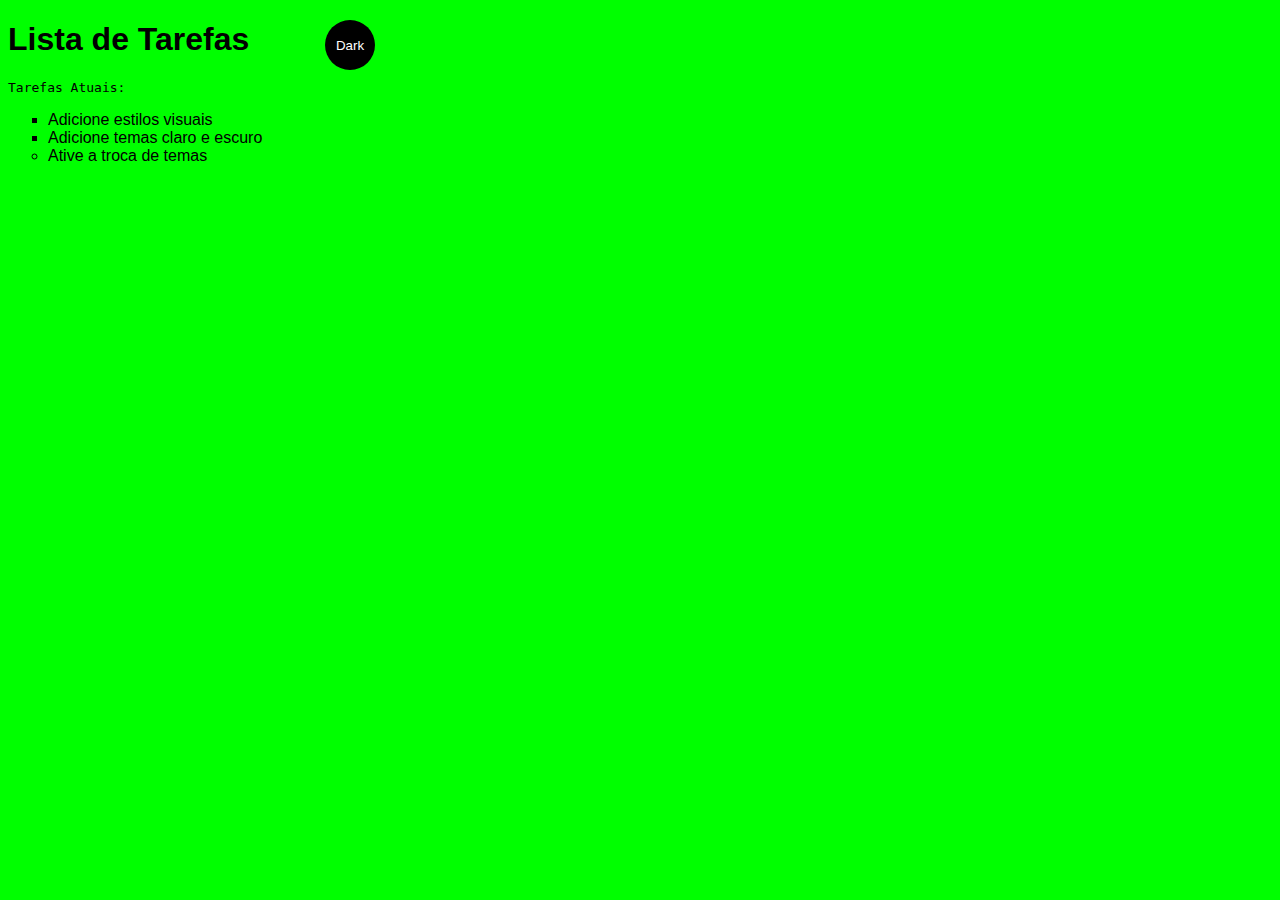
==== index.html @ 4b1b6184 "Site adicionado" ====
<!DOCTYPE html>
<html lang="pt-BR">
<head>
    <meta charset="UTF-8">
    <title>Website Simples</title>
    <link rel="stylesheet" href="main.css">
</head>
    <body class="light-theme">
        <h1>Lista de Tarefas</h1>
        <p id="msg">Tarefas Atuais:</p>
        <ul>
            <li class="list">Adicione estilos visuais</li>
            <li class="list">Adicione temas claro e escuro</li>
            <li>Ative a troca de temas</li>
        </ul>
        
        <div>
            <button class="btn">Dark</button>
        </div>

        <script src="app.js"></script>
        <noscript>Você precisa ativar o JavaScript para visualizar o site completo.</noscript>
    </body>
</html>
---- main.css ----
body {
    font-family: monospace;
}
ul {
    font-family: Helvetica;
}
li {
    list-style: circle;
}
.list{
    list-style: square;
}
#msg {
    font-family: monospace;
}

.light-theme {
    --bg: var(--green);
    --fontColor: var(--black);
    --btnBg: var(--black);
    --btnFontColor: var(--white);
}

.dark-theme {
    --bg: var(--black);
    --fontColor: var(--green);
    --btnBg: var(--white);
    --btnFontColor: var(--black);
}

:root {
    --green: #00FF00;
    --white: #FFFFFF;
    --black: #000000;
}

* {
    color: var(--fontColor);
    font-family: Helvetica;
}

body {
    background: var(--bg);
}

.btn {
    position:absolute;
    top: 20px;
    left: 325px;
    height: 50px;
    width: 50px;
    border-radius: 50%;
    border: none;
    color: var(--btnFontColor);
    background-color: var(--btnBg);
}
    .btn:focus { outline-style: none; }
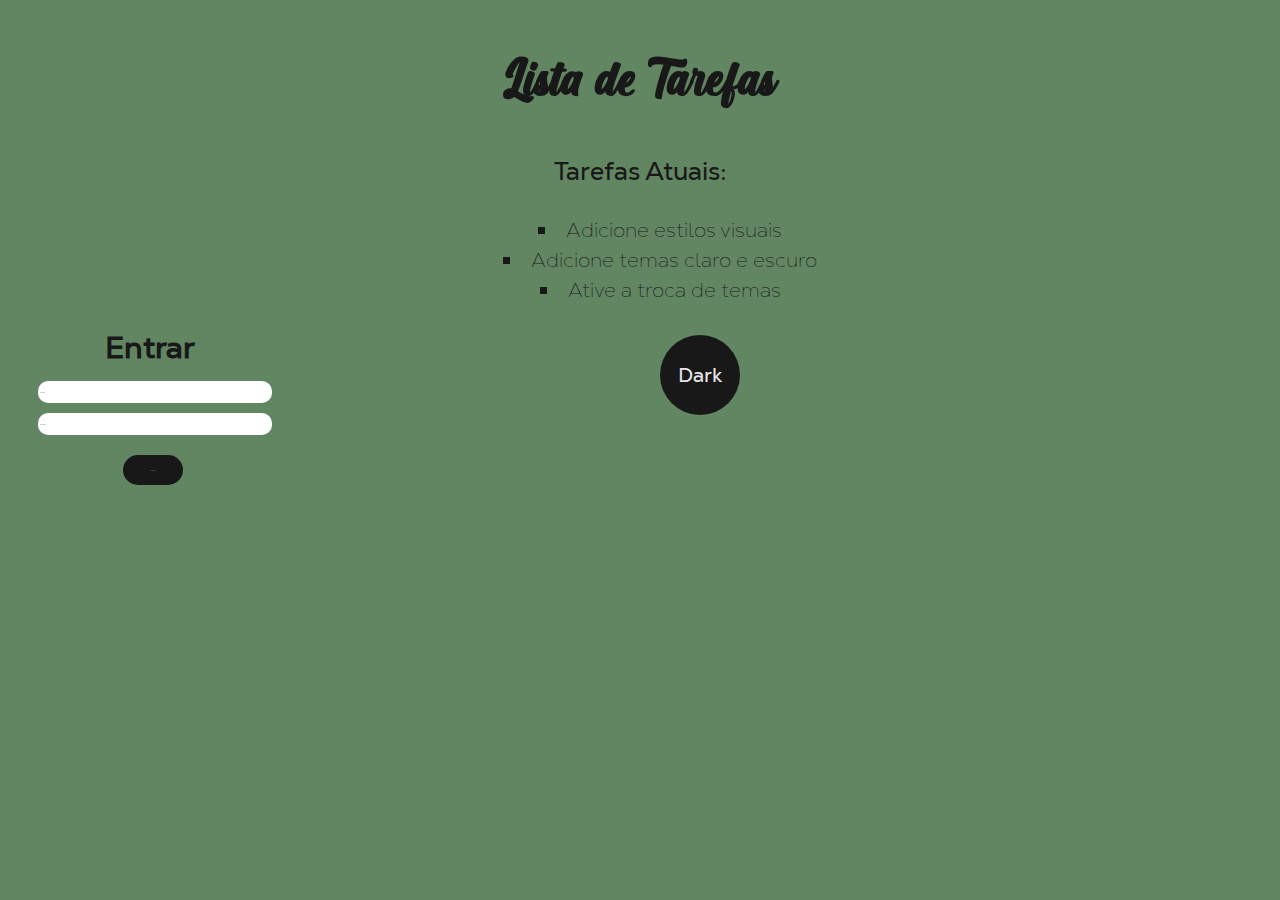
==== commit a3f6969b: "Tela de login adicionada" ====
--- a/index.html
+++ b/index.html
@@ -1,5 +1,5 @@
 <!DOCTYPE html>
-<html lang="pt-BR">
+<html lang="pt-br">
 <head>
     <meta charset="UTF-8">
     <title>Website Simples</title>
@@ -20,5 +20,13 @@
 
         <script src="app.js"></script>
         <noscript>Você precisa ativar o JavaScript para visualizar o site completo.</noscript>
+        <form>
+
+            <h2 class="entrar">Entrar</h2>
+            <input type="text" placeholder="Login" id="Login">
+            <input type="password" placeholder="Senha" id="Senha">
+            <input type="submit" class="submit">
+
+        </form>
     </body>
 </html>--- a/main.css
+++ b/main.css
@@ -1,17 +1,30 @@
 body {
-    font-family: monospace;
+    font-size: 20px;
+    text-align: center;
 }
 ul {
     font-family: Helvetica;
 }
 li {
-    list-style: circle;
+    list-style: square;
+    list-style-position: inside;
+    font-family: 'fina';
 }
 .list{
     list-style: square;
+    list-style-position: inside;
+    font-family: 'fina';
 }
+
 #msg {
-    font-family: monospace;
+    
+    font-family: 'regular';
+    font-size: 25px;
+}
+
+h1 {
+    font-family: 'cake';
+    font-size: 65px;
 }
 
 .light-theme {
@@ -19,6 +32,8 @@
     --fontColor: var(--black);
     --btnBg: var(--black);
     --btnFontColor: var(--white);
+    --loginBg: var(--black);
+    --loginFontColor: var(--white);
 }
 
 .dark-theme {
@@ -26,12 +41,28 @@
     --fontColor: var(--green);
     --btnBg: var(--white);
     --btnFontColor: var(--black);
+    --loginBg: var(--white);
+    --loginFontColor: var(--black);
+}
+@font-face {
+    font-family: 'regular';
+    src: url(NexaText-Trial-Regular.ttf);
+}
+
+@font-face {
+    font-family: 'fina';
+    src: url(NexaText-Trial-Thin.ttf);
+}
+
+@font-face {
+    font-family: 'cake';
+    src: url(Cream\ Cake.otf);
 }
 
 :root {
-    --green: #00FF00;
-    --white: #FFFFFF;
-    --black: #000000;
+    --green: #628562;
+    --white: #e7e7e7;
+    --black: #181818;
 }
 
 * {
@@ -44,14 +75,60 @@
 }
 
 .btn {
+    font-family: 'regular';
     position:absolute;
-    top: 20px;
-    left: 325px;
-    height: 50px;
-    width: 50px;
+    top: 335px;
+    left: 660px;
+    height: 80px;
+    width: 80px;
     border-radius: 50%;
     border: none;
     color: var(--btnFontColor);
     background-color: var(--btnBg);
+    font-size: 20px;
+    
 }
-    .btn:focus { outline-style: none; }+    .btn:focus { outline-style: none; }
+
+    h2 {
+        font-family: 'regular';
+        box-sizing: border-box;
+        width: 100%;
+        height: 100%;
+        margin: auto;
+    }
+
+    form {
+        width: 200px;
+        margin: 20px;
+    }
+
+    input {
+        display: block;
+        width: 230px;
+        height: 20px;
+        margin: 10px;
+        border-radius: 10px;
+        border: none;
+        font-size: 2px;
+        font-family: Helvetica;
+    }
+
+    .submit {
+        width: 60px;
+        height: 30px;
+        margin-left: 95px;
+        border-radius: 15px;
+        border: none;
+        position: absolute;
+        color: var(--loginFontColor);
+        background-color: var(--loginBg);
+        font-family: 'fina';
+    }
+
+.submit:focus { outline-style: none; }
+
+    .entrar {
+        margin: 10px;
+        margin-left: 22px;
+    }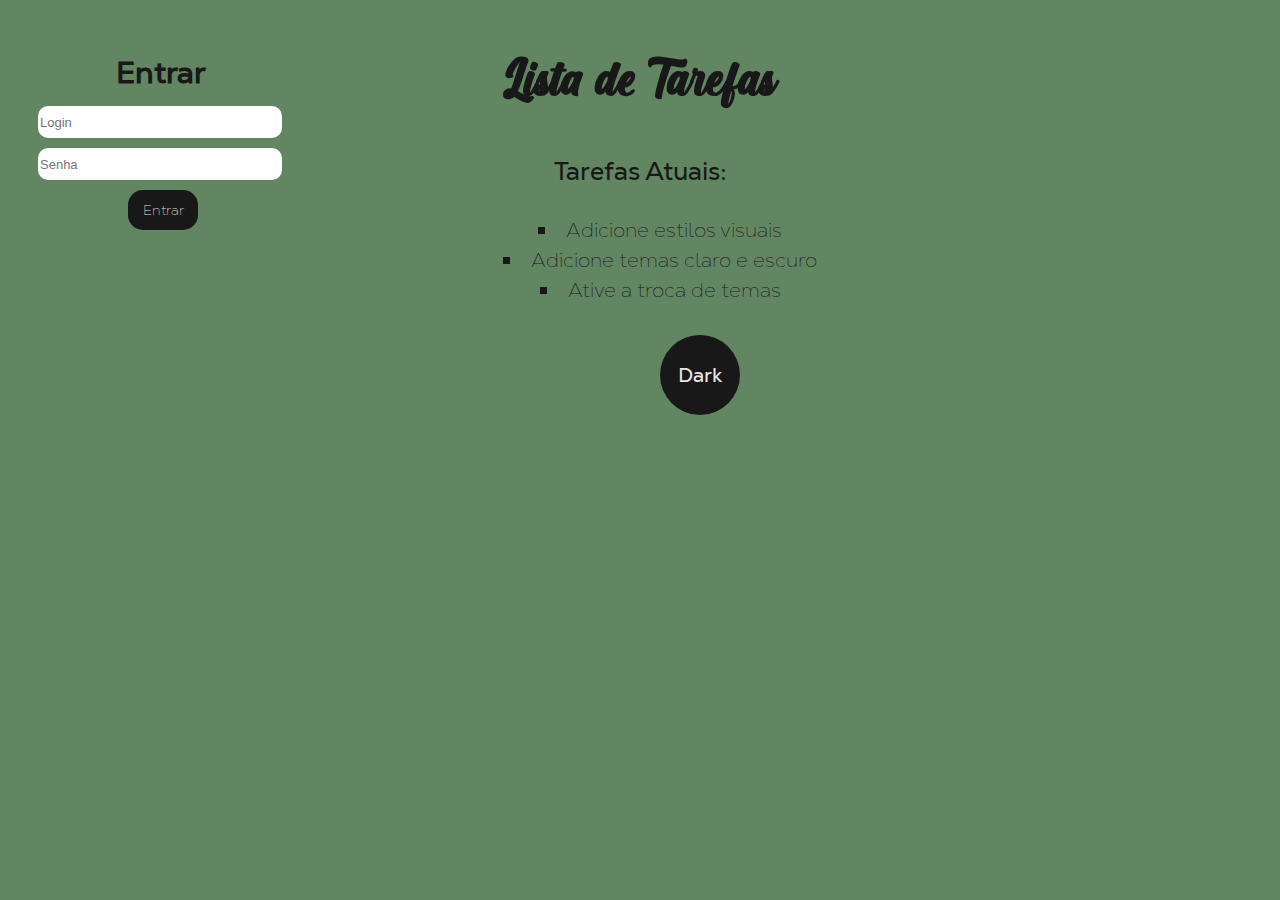
==== commit 1fbd3e52: "Integração da tela de login com validação" ====
--- a/index.html
+++ b/index.html
@@ -9,8 +9,8 @@
         <h1>Lista de Tarefas</h1>
         <p id="msg">Tarefas Atuais:</p>
         <ul>
-            <li class="list">Adicione estilos visuais</li>
-            <li class="list">Adicione temas claro e escuro</li>
+            <li>Adicione estilos visuais</li>
+            <li>Adicione temas claro e escuro</li>
             <li>Ative a troca de temas</li>
         </ul>
         
@@ -20,13 +20,15 @@
 
         <script src="app.js"></script>
         <noscript>Você precisa ativar o JavaScript para visualizar o site completo.</noscript>
+
         <form>
+            <div class="tela-login">
+                <h2 class="entrar">Entrar</h2>
+                <input type="text" placeholder="Login" id="Login">
+                <input type="password" placeholder="Senha" id="Senha">
+                <button type="button" id="submit" onclick="logar(); return false">Entrar</button></a>
+            </div>
+        </form>
 
-            <h2 class="entrar">Entrar</h2>
-            <input type="text" placeholder="Login" id="Login">
-            <input type="password" placeholder="Senha" id="Senha">
-            <input type="submit" class="submit">
-
-        </form>
     </body>
 </html>--- a/main.css
+++ b/main.css
@@ -10,14 +10,8 @@
     list-style-position: inside;
     font-family: 'fina';
 }
-.list{
-    list-style: square;
-    list-style-position: inside;
-    font-family: 'fina';
-}
 
 #msg {
-    
     font-family: 'regular';
     font-size: 25px;
 }
@@ -90,6 +84,10 @@
 }
     .btn:focus { outline-style: none; }
 
+    .tela-login {
+        margin-top: -275px;
+    }
+
     h2 {
         font-family: 'regular';
         box-sizing: border-box;
@@ -105,8 +103,8 @@
 
     input {
         display: block;
-        width: 230px;
-        height: 20px;
+        width: 240px;
+        height: 30px;
         margin: 10px;
         border-radius: 10px;
         border: none;
@@ -114,21 +112,29 @@
         font-family: Helvetica;
     }
 
-    .submit {
-        width: 60px;
-        height: 30px;
-        margin-left: 95px;
+    #submit {
+        width: 70px;
+        height: 40px;
         border-radius: 15px;
         border: none;
         position: absolute;
         color: var(--loginFontColor);
         background-color: var(--loginBg);
         font-family: 'fina';
+        font-size: 14px;
     }
 
 .submit:focus { outline-style: none; }
 
     .entrar {
         margin: 10px;
-        margin-left: 22px;
+        margin-left: 33px;
+    }
+
+    #Login {
+        font-size: 13px;
+    }
+
+    #Senha {
+        font-size: 13px;
     }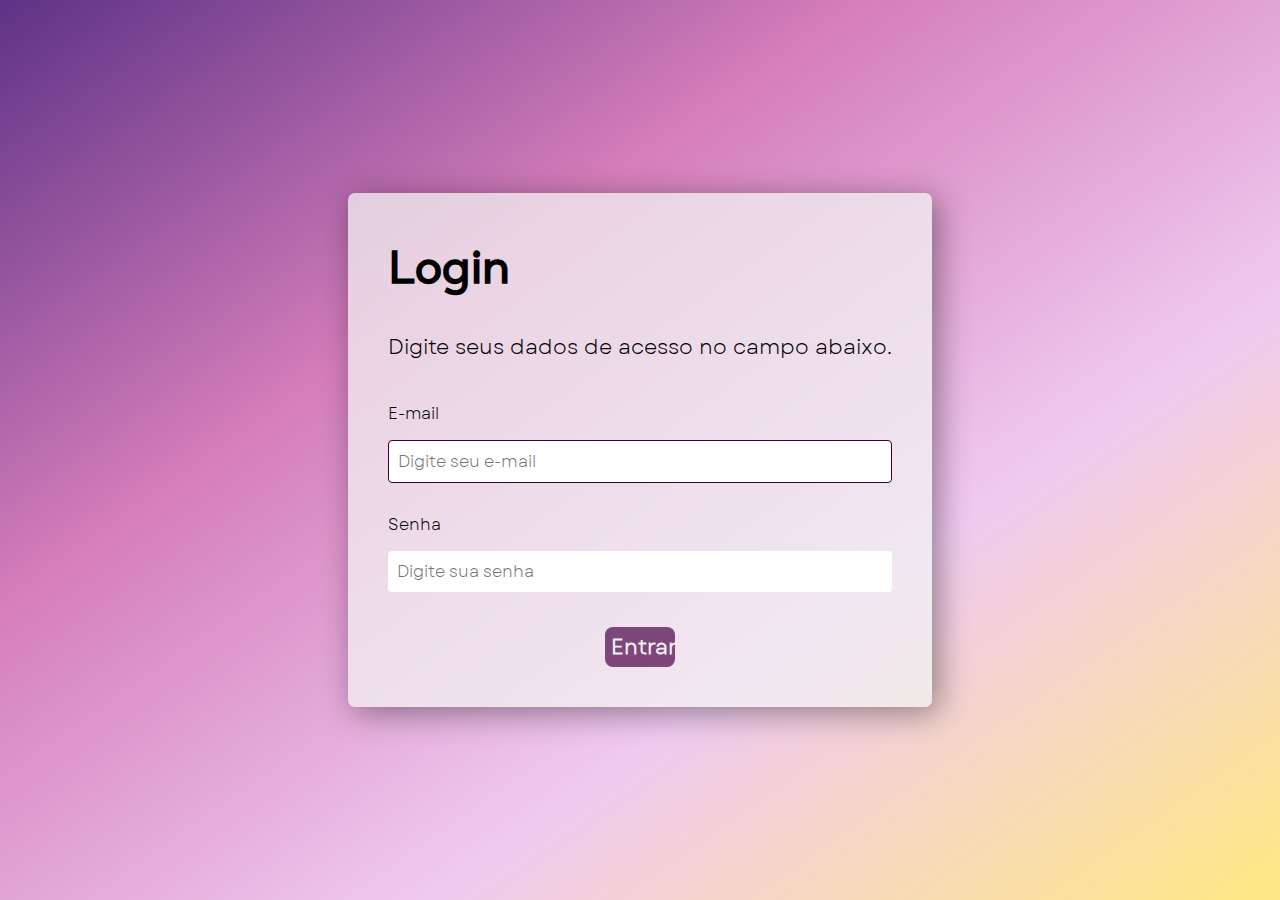
==== commit 26f58d68: "Nova tela de login adicionada e modificação da homepage" ====
--- a/index.html
+++ b/index.html
@@ -2,33 +2,21 @@
 <html lang="pt-br">
 <head>
     <meta charset="UTF-8">
-    <title>Website Simples</title>
+    <title>Login</title>
     <link rel="stylesheet" href="main.css">
 </head>
-    <body class="light-theme">
-        <h1>Lista de Tarefas</h1>
-        <p id="msg">Tarefas Atuais:</p>
-        <ul>
-            <li>Adicione estilos visuais</li>
-            <li>Adicione temas claro e escuro</li>
-            <li>Ative a troca de temas</li>
-        </ul>
-        
-        <div>
-            <button class="btn">Dark</button>
-        </div>
-
-        <script src="app.js"></script>
-        <noscript>Você precisa ativar o JavaScript para visualizar o site completo.</noscript>
-
-        <form>
-            <div class="tela-login">
-                <h2 class="entrar">Entrar</h2>
-                <input type="text" placeholder="Login" id="Login">
-                <input type="password" placeholder="Senha" id="Senha">
-                <button type="button" id="submit" onclick="logar(); return false">Entrar</button></a>
-            </div>
+<body>
+    <div class="pagina">
+        <form method="post" class="formLogin">
+            <h1>Login</h1>
+            <p>Digite seus dados de acesso no campo abaixo.</p>
+            <label for="email">E-mail</label>
+            <input id="email" type="email" required="required" placeholder="Digite seu e-mail" autofocus="true"/>
+            <label for="password">Senha</label>
+            <input id="password" type="password" required="required" placeholder="Digite sua senha"/>
+            <script src="app.js"></script>
+            <button class="btn" type="submit" onClick="logar(); return false">Entrar</button>
         </form>
-
-    </body>
+    </div>        
+</body>
 </html>--- a/main.css
+++ b/main.css
@@ -1,28 +1,31 @@
-body {
-    font-size: 20px;
-    text-align: center;
-}
-ul {
-    font-family: Helvetica;
-}
-li {
-    list-style: square;
-    list-style-position: inside;
-    font-family: 'fina';
+@font-face {
+    font-family: 'regular';
+    src: url(NexaText-Trial-Regular.ttf);
 }
 
-#msg {
-    font-family: 'regular';
-    font-size: 25px;
+@font-face {
+    font-family: 'fina';
+    src: url(NexaText-Trial-Thin.ttf);
 }
 
-h1 {
+@font-face {
     font-family: 'cake';
-    font-size: 65px;
+    src: url(Cream\ Cake.otf);
+}
+
+@font-face {
+    font-family: 'garet';
+    src: url(Garet-Book.ttf);
+}
+
+@font-face {
+    font-family: 'bohemiansoul';
+    src: url(Bohemian\ Soul.otf);
 }
 
 .light-theme {
-    --bg: var(--green);
+    --bg: var(--lightestpink);
+    --bgLogin: var(--altwhite);
     --fontColor: var(--black);
     --btnBg: var(--black);
     --btnFontColor: var(--white);
@@ -38,103 +41,89 @@
     --loginBg: var(--white);
     --loginFontColor: var(--black);
 }
-@font-face {
-    font-family: 'regular';
-    src: url(NexaText-Trial-Regular.ttf);
-}
-
-@font-face {
-    font-family: 'fina';
-    src: url(NexaText-Trial-Thin.ttf);
-}
-
-@font-face {
-    font-family: 'cake';
-    src: url(Cream\ Cake.otf);
-}
 
 :root {
-    --green: #628562;
-    --white: #e7e7e7;
+    --altwhite: #f1f1f1bd;
+    --lightestpink: #f1e5f1;
+    --lightpink: #d1bed0;
+    --white: #f1f1f1;
     --black: #181818;
-}
-
-* {
-    color: var(--fontColor);
-    font-family: Helvetica;
+    --darkpink: #734871;
 }
 
 body {
-    background: var(--bg);
+    font-family: 'garet';
+    margin: 0;
+    padding: 0;
+    background-image: linear-gradient(to top left, rgb(255, 232, 130),#f0caf0,#d47dba, #5e3286);
+}
+
+.pagina {
+    display: flex;
+    flex-direction: column;
+    align-items: center;
+    justify-content: center;
+    width: 100%;
+    height: 100vh;
+    background-color: var(--bg);
+}
+
+.formLogin {
+    display: flex;
+    flex-direction: column;
+    background-color: var(--altwhite);
+    border-radius: 7px;
+    padding: 40px;
+    box-shadow: 6px 6px 32px rgba(0, 0, 0, 0.4);
+    gap: 10px;
+}
+
+.formLogin h1 {
+    padding: 0;
+    margin: 0;
+    font-weight: 600;
+    font-size: 5vh;
+    font-family: 'regular';
+}
+
+.formLogin p {
+    display: inline-block;
+    font-size: 2.3vh;
+    color: var(--fontColor);
+    margin-bottom: 30px;
+}
+
+.formLogin input {
+    padding: 9px;
+    font-size: 1.8vh;
+    border: none;
+    margin-bottom: 20px;
+    margin-top: 5px;
+    border-radius: 4px;
+    transition: all linear 160ms;
+    outline: none;
+    font-family: 'garet';
+}
+
+.formLogin input:focus {
+    border: 1px solid rgb(61, 0, 53);
 }
 
 .btn {
-    font-family: 'regular';
-    position:absolute;
-    top: 335px;
-    left: 660px;
-    height: 80px;
-    width: 80px;
-    border-radius: 50%;
+    margin: auto;
+    height: 40px;
+    width: 70px;
+    background-color: rgb(126, 71, 123);
+    color: var(--white);
+    font-size: 2.3vh;
+    font-family: 'garet';
+    font-weight: 700;
     border: none;
-    color: var(--btnFontColor);
-    background-color: var(--btnBg);
-    font-size: 20px;
-    
+    border-radius: 8px;
+    margin-top: 5px;
+    cursor: pointer;
 }
-    .btn:focus { outline-style: none; }
 
-    .tela-login {
-        margin-top: -275px;
-    }
-
-    h2 {
-        font-family: 'regular';
-        box-sizing: border-box;
-        width: 100%;
-        height: 100%;
-        margin: auto;
-    }
-
-    form {
-        width: 200px;
-        margin: 20px;
-    }
-
-    input {
-        display: block;
-        width: 240px;
-        height: 30px;
-        margin: 10px;
-        border-radius: 10px;
-        border: none;
-        font-size: 2px;
-        font-family: Helvetica;
-    }
-
-    #submit {
-        width: 70px;
-        height: 40px;
-        border-radius: 15px;
-        border: none;
-        position: absolute;
-        color: var(--loginFontColor);
-        background-color: var(--loginBg);
-        font-family: 'fina';
-        font-size: 14px;
-    }
-
-.submit:focus { outline-style: none; }
-
-    .entrar {
-        margin: 10px;
-        margin-left: 33px;
-    }
-
-    #Login {
-        font-size: 13px;
-    }
-
-    #Senha {
-        font-size: 13px;
-    }+.btn:hover {
+    background-color: rgb(70, 39, 68);
+}